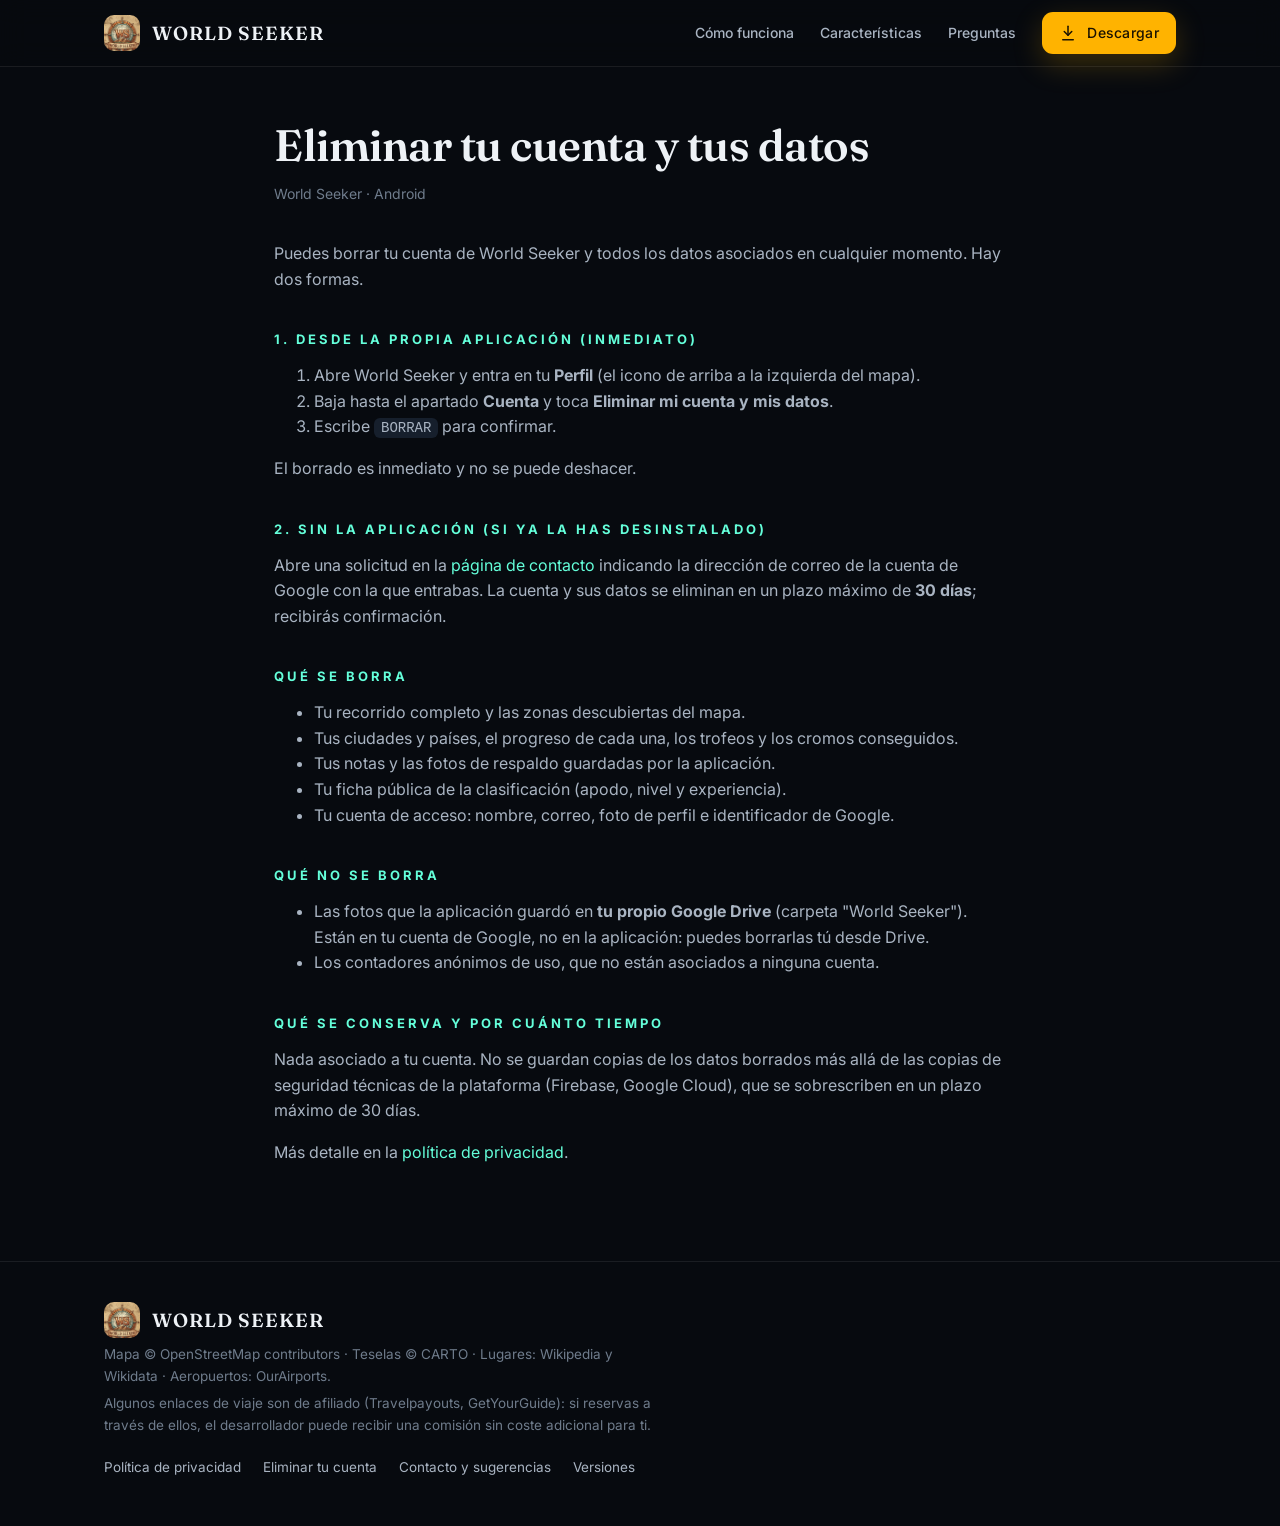
==== eliminar-cuenta.html @ a5e8cdcb "Página de presentación" ====
<!doctype html>
<html lang="es">
<head>
<meta charset="utf-8">
<meta name="viewport" content="width=device-width, initial-scale=1">
<title>Eliminar tu cuenta — World Seeker</title>
<meta name="description" content="Cómo borrar tu cuenta de World Seeker y todos tus datos, desde la app o sin ella.">
<meta name="theme-color" content="#070A0F">
<link rel="canonical" href="https://worldseeker.app/eliminar-cuenta.html">
<link rel="icon" href="logo.jpg">
<link rel="preconnect" href="https://fonts.googleapis.com">
<link rel="preconnect" href="https://fonts.gstatic.com" crossorigin>
<link href="https://fonts.googleapis.com/css2?family=Fraunces:ital,opsz,wght@0,9..144,500;0,9..144,600;1,9..144,500&family=Inter:wght@400;500;600;700;800&display=swap" rel="stylesheet">
<link rel="stylesheet" href="estilo.css">
<!-- Travelpayouts Drive: convierte en enlaces de afiliado los enlaces de
     viaje que haya en la página, y sirve para verificar el sitio. -->
<script nowprocket data-noptimize="1" data-cfasync="false" data-wpfc-render="false" seraph-accel-crit="1" data-no-defer="1" data-cmp-ab="2">
  (function () {
      var script = document.createElement("script");
      script.async = 1;
      script.setAttribute("data-cmp-ab","2");
      script.src = 'https://emrldtp.com/NTc4OTQ3.js?t=578947';
      document.head.appendChild(script);
  })();
</script>
</head>
<body>
<!-- Iconos vectoriales reutilizables -->
<svg width="0" height="0" style="position:absolute" aria-hidden="true">
  <defs>
    <symbol id="i-descarga" viewBox="0 0 24 24" fill="none" stroke="currentColor" stroke-width="2" stroke-linecap="round" stroke-linejoin="round"><path d="M12 3v12"/><path d="m7 10 5 5 5-5"/><path d="M5 21h14"/></symbol>
    <symbol id="i-flecha" viewBox="0 0 24 24" fill="none" stroke="currentColor" stroke-width="2" stroke-linecap="round" stroke-linejoin="round"><path d="M5 12h14"/><path d="m13 6 6 6-6 6"/></symbol>
    <symbol id="i-andar" viewBox="0 0 24 24" fill="none" stroke="currentColor" stroke-width="1.8" stroke-linecap="round" stroke-linejoin="round"><circle cx="13" cy="4" r="1.6"/><path d="M10 21l2-6-3-2 1-6 4 1 3 3"/><path d="m8 13-2 3"/><path d="m14 15 2 6"/></symbol>
    <symbol id="i-lugar" viewBox="0 0 24 24" fill="none" stroke="currentColor" stroke-width="1.8" stroke-linecap="round" stroke-linejoin="round"><path d="M12 21s-7-6.2-7-11a7 7 0 0 1 14 0c0 4.8-7 11-7 11Z"/><circle cx="12" cy="10" r="2.5"/></symbol>
    <symbol id="i-album" viewBox="0 0 24 24" fill="none" stroke="currentColor" stroke-width="1.8" stroke-linecap="round" stroke-linejoin="round"><rect x="3" y="4" width="18" height="16" rx="2"/><path d="M3 9h18"/><path d="M8 4v16"/></symbol>
    <symbol id="i-mundo" viewBox="0 0 24 24" fill="none" stroke="currentColor" stroke-width="1.8" stroke-linecap="round" stroke-linejoin="round"><circle cx="12" cy="12" r="9"/><path d="M3 12h18"/><path d="M12 3a14 14 0 0 1 0 18a14 14 0 0 1 0-18Z"/></symbol>
    <symbol id="i-mapa" viewBox="0 0 24 24" fill="none" stroke="currentColor" stroke-width="1.8" stroke-linecap="round" stroke-linejoin="round"><path d="m3 6 6-2 6 2 6-2v14l-6 2-6-2-6 2Z"/><path d="M9 4v14"/><path d="M15 6v14"/></symbol>
    <symbol id="i-museo" viewBox="0 0 24 24" fill="none" stroke="currentColor" stroke-width="1.8" stroke-linecap="round" stroke-linejoin="round"><path d="M3 10 12 4l9 6"/><path d="M5 10v8"/><path d="M9.5 10v8"/><path d="M14.5 10v8"/><path d="M19 10v8"/><path d="M3 20h18"/></symbol>
    <symbol id="i-audio" viewBox="0 0 24 24" fill="none" stroke="currentColor" stroke-width="1.8" stroke-linecap="round" stroke-linejoin="round"><path d="M4 13a8 8 0 0 1 16 0"/><rect x="3" y="13" width="4" height="6" rx="1.5"/><rect x="17" y="13" width="4" height="6" rx="1.5"/></symbol>
    <symbol id="i-vibra" viewBox="0 0 24 24" fill="none" stroke="currentColor" stroke-width="1.8" stroke-linecap="round" stroke-linejoin="round"><rect x="8" y="3" width="8" height="18" rx="2"/><path d="M4 9v6"/><path d="M20 9v6"/><path d="M1.5 11v2"/><path d="M22.5 11v2"/></symbol>
    <symbol id="i-camara" viewBox="0 0 24 24" fill="none" stroke="currentColor" stroke-width="1.8" stroke-linecap="round" stroke-linejoin="round"><path d="M4 8h3l2-3h6l2 3h3v11H4Z"/><circle cx="12" cy="13" r="3.5"/></symbol>
    <symbol id="i-avion" viewBox="0 0 24 24" fill="none" stroke="currentColor" stroke-width="1.8" stroke-linecap="round" stroke-linejoin="round"><path d="M10.5 13.5 4 11l1.5-1.5L13 11l5.5-5.5a1.5 1.5 0 0 1 2 2L15 13l1.5 7.5L15 22l-2.5-6.5-4 2.5V21l-1.5-1.5L6 17l-2.5-1.5L6 14Z"/></symbol>
    <symbol id="i-hotel" viewBox="0 0 24 24" fill="none" stroke="currentColor" stroke-width="1.8" stroke-linecap="round" stroke-linejoin="round"><path d="M3 20V8"/><path d="M3 16h18v4"/><path d="M8 12h11a2 2 0 0 1 2 2v2"/><circle cx="6.5" cy="11.5" r="1.5"/></symbol>
    <symbol id="i-ver" viewBox="0 0 24 24" fill="none" stroke="currentColor" stroke-width="1.8" stroke-linecap="round" stroke-linejoin="round"><path d="M2 12s3.5-6 10-6 10 6 10 6-3.5 6-10 6S2 12 2 12Z"/><circle cx="12" cy="12" r="3"/></symbol>
    <symbol id="i-check" viewBox="0 0 24 24" fill="none" stroke="currentColor" stroke-width="2" stroke-linecap="round" stroke-linejoin="round"><path d="m5 12 5 5L20 7"/></symbol>
    <symbol id="i-ticket" viewBox="0 0 24 24" fill="none" stroke="currentColor" stroke-width="1.8" stroke-linecap="round" stroke-linejoin="round"><path d="M3 9V6h18v3a2 2 0 0 0 0 4v3H3v-3a2 2 0 0 0 0-4Z"/><path d="M13 6v12"/></symbol>
  </defs>
</svg>

<header class="nav">
  <div class="contenedor">
    <a class="marca" href="index.html"><img src="logo.jpg" alt=""><span>WORLD SEEKER</span></a>
    <nav class="nav-enlaces" aria-label="Secciones">
      <a href="index.html#como-funciona">Cómo funciona</a>
      <a href="index.html#caracteristicas">Características</a>
      <a href="index.html#preguntas">Preguntas</a>
      <a class="boton boton-primario boton-pequeno enlace-descarga" href="https://github.com/Alexbaldallo/world_seeker_releases/releases/latest"><svg><use href="#i-descarga"/></svg>Descargar</a>
    </nav>
  </div>
</header>
<main class="documento">
<h1>Eliminar tu cuenta y tus datos</h1>
<p class="fecha">World Seeker · Android</p>
<p>Puedes borrar tu cuenta de World Seeker y todos los datos asociados en cualquier momento. Hay dos formas.</p>
<h2>1. Desde la propia aplicación (inmediato)</h2>
<ol>
<li>Abre World Seeker y entra en tu <strong>Perfil</strong> (el icono de arriba a la izquierda del mapa).</li>
<li>Baja hasta el apartado <strong>Cuenta</strong> y toca <strong>Eliminar mi cuenta y mis datos</strong>.</li>
<li>Escribe <code>BORRAR</code> para confirmar.</li>
</ol>
<p>El borrado es inmediato y no se puede deshacer.</p>
<h2>2. Sin la aplicación (si ya la has desinstalado)</h2>
<p>Abre una solicitud en la <a href="https://github.com/Alexbaldallo/world_seeker_releases/issues/new?title=Eliminar%20mi%20cuenta">página de contacto</a> indicando la dirección de correo de la cuenta de Google con la que entrabas. La cuenta y sus datos se eliminan en un plazo máximo de <strong>30 días</strong>; recibirás confirmación.</p>
<h2>Qué se borra</h2>
<ul>
<li>Tu recorrido completo y las zonas descubiertas del mapa.</li>
<li>Tus ciudades y países, el progreso de cada una, los trofeos y los cromos conseguidos.</li>
<li>Tus notas y las fotos de respaldo guardadas por la aplicación.</li>
<li>Tu ficha pública de la clasificación (apodo, nivel y experiencia).</li>
<li>Tu cuenta de acceso: nombre, correo, foto de perfil e identificador de Google.</li>
</ul>
<h2>Qué no se borra</h2>
<ul>
<li>Las fotos que la aplicación guardó en <strong>tu propio Google Drive</strong> (carpeta "World Seeker"). Están en tu cuenta de Google, no en la aplicación: puedes borrarlas tú desde Drive.</li>
<li>Los contadores anónimos de uso, que no están asociados a ninguna cuenta.</li>
</ul>
<h2>Qué se conserva y por cuánto tiempo</h2>
<p>Nada asociado a tu cuenta. No se guardan copias de los datos borrados más allá de las copias de seguridad técnicas de la plataforma (Firebase, Google Cloud), que se sobrescriben en un plazo máximo de 30 días.</p>
<p>Más detalle en la <a href="privacidad.html">política de privacidad</a>.</p>

</main>
<footer>
  <div class="contenedor">
    <div>
      <a class="marca" href="index.html"><img src="logo.jpg" alt=""><span>WORLD SEEKER</span></a>
      <p>Mapa © OpenStreetMap contributors · Teselas © CARTO · Lugares: Wikipedia y Wikidata · Aeropuertos: OurAirports.</p>
      <p>Algunos enlaces de viaje son de afiliado (Travelpayouts, GetYourGuide): si reservas a través de ellos, el desarrollador puede recibir una comisión sin coste adicional para ti.</p>
    </div>
    <nav aria-label="Enlaces legales">
      <a href="privacidad.html">Política de privacidad</a>
      <a href="eliminar-cuenta.html">Eliminar tu cuenta</a>
      <a href="https://github.com/Alexbaldallo/world_seeker_releases/issues">Contacto y sugerencias</a>
      <a href="https://github.com/Alexbaldallo/world_seeker_releases/releases">Versiones</a>
    </nav>
  </div>
</footer>
</body>
</html>
---- estilo.css ----
/* World Seeker — hoja de estilo de la web pública */
:root{
  --fondo:#070A0F;
  --fondo-2:#0B1017;
  --panel:#111823;
  --panel-2:#161F2C;
  --borde:rgba(255,255,255,.08);
  --borde-fuerte:rgba(255,255,255,.14);
  --texto:#EEF2F6;
  --texto-2:#A9B4C2;
  --texto-3:#6F7C8C;
  --turquesa:#64FFDA;
  --ambar:#FFB300;
  --oro:#FFD166;
  --pergamino:#E8D9B5;
  --radio:20px;
  --ancho:1120px;
  --fuente:"Inter",-apple-system,BlinkMacSystemFont,"Segoe UI",Roboto,Helvetica,Arial,sans-serif;
  --titulos:"Fraunces","Georgia",serif;
}
*{box-sizing:border-box}
html{scroll-behavior:smooth}
@media (prefers-reduced-motion:reduce){html{scroll-behavior:auto}}
body{margin:0;background:var(--fondo);color:var(--texto);font-family:var(--fuente);line-height:1.6;-webkit-font-smoothing:antialiased}
a{color:var(--turquesa);text-decoration:none}
a:hover{text-decoration:underline}
img{max-width:100%;display:block}
.contenedor{max-width:var(--ancho);margin:0 auto;padding:0 24px}
.solo-lectores{position:absolute;width:1px;height:1px;overflow:hidden;clip:rect(0 0 0 0)}

/* ---------- Navegación ---------- */
.nav{position:sticky;top:0;z-index:20;backdrop-filter:blur(14px);-webkit-backdrop-filter:blur(14px);
  background:rgba(7,10,15,.72);border-bottom:1px solid var(--borde)}
.nav .contenedor{display:flex;align-items:center;justify-content:space-between;height:66px;gap:16px}
.marca{display:flex;align-items:center;gap:12px;color:var(--texto);font-weight:700;letter-spacing:.5px}
.marca:hover{text-decoration:none}
.marca img{width:36px;height:36px;border-radius:10px;object-fit:cover}
.marca span{font-family:var(--titulos);font-size:19px;font-weight:600;letter-spacing:1px;white-space:nowrap}
.nav-enlaces{display:flex;gap:26px;align-items:center}
.nav-enlaces a{color:var(--texto-2);font-size:14px;font-weight:500}
.nav-enlaces a:hover{color:var(--texto);text-decoration:none}
@media (max-width:820px){.nav-enlaces a:not(.boton){display:none}}

/* ---------- Botones ---------- */
.boton{display:inline-flex;align-items:center;gap:10px;font-weight:700;font-size:14px;letter-spacing:.3px;
  padding:13px 22px;border-radius:14px;border:1px solid transparent;cursor:pointer;transition:transform .15s,box-shadow .15s,background .15s}
.boton:hover{text-decoration:none;transform:translateY(-1px)}
.boton-primario,.nav-enlaces a.boton-primario{background:var(--ambar);color:#1A1200;box-shadow:0 10px 30px rgba(255,179,0,.22)}
.nav-enlaces a.boton-primario:hover{color:#1A1200}
.boton-primario:hover{box-shadow:0 14px 36px rgba(255,179,0,.32)}
.boton-secundario{background:transparent;color:var(--texto);border-color:var(--borde-fuerte)}
.boton-secundario:hover{background:rgba(255,255,255,.04)}
.boton-pequeno{padding:9px 16px;font-size:13px;border-radius:11px}
.boton svg{width:18px;height:18px}

/* ---------- Portada ---------- */
.portada{position:relative;overflow:hidden;padding:84px 0 72px}
.portada::before{content:"";position:absolute;inset:0;
  background:
    radial-gradient(700px 420px at 80% 20%, rgba(255,179,0,.14), transparent 60%),
    radial-gradient(600px 380px at 10% 80%, rgba(100,255,218,.10), transparent 60%);
  pointer-events:none}
.rejilla{position:absolute;inset:0;opacity:.35;pointer-events:none;
  background-image:linear-gradient(rgba(255,255,255,.035) 1px,transparent 1px),linear-gradient(90deg,rgba(255,255,255,.035) 1px,transparent 1px);
  background-size:48px 48px;mask-image:radial-gradient(ellipse at center,#000 30%,transparent 75%);-webkit-mask-image:radial-gradient(ellipse at center,#000 30%,transparent 75%)}
.portada .contenedor{position:relative;display:grid;grid-template-columns:1.1fr .9fr;gap:56px;align-items:center}
.antetitulo{display:inline-flex;align-items:center;gap:8px;font-size:12px;font-weight:700;letter-spacing:2.5px;text-transform:uppercase;color:var(--turquesa);
  padding:7px 12px;border:1px solid rgba(100,255,218,.3);border-radius:999px;background:rgba(100,255,218,.06)}
.antetitulo i{width:6px;height:6px;border-radius:50%;background:var(--turquesa);box-shadow:0 0 12px var(--turquesa)}
h1{font-family:var(--titulos);font-weight:600;font-size:clamp(40px,5.6vw,68px);line-height:1.04;letter-spacing:-.5px;margin:22px 0 18px}
h1 em{font-style:italic;color:var(--pergamino)}
.entradilla{font-size:19px;color:var(--texto-2);max-width:560px;margin:0 0 30px}
.acciones{display:flex;gap:12px;flex-wrap:wrap;align-items:center}
.nota-version{margin-top:14px;font-size:13px;color:var(--texto-3)}
.nota-version strong{color:var(--texto-2);font-weight:600}
.emblema{position:relative;display:flex;justify-content:center}
.emblema img{width:min(340px,80%);border-radius:28px;box-shadow:0 30px 80px rgba(0,0,0,.6),0 0 0 1px var(--borde-fuerte);transform:rotate(-2deg)}
.emblema::after{content:"";position:absolute;inset:10% 15%;border-radius:50%;background:radial-gradient(closest-side,rgba(255,179,0,.28),transparent);filter:blur(30px);z-index:-1}
@media (max-width:900px){
  .portada{padding:56px 0 48px}
  .portada .contenedor{grid-template-columns:1fr;gap:36px}
  .emblema{order:-1}
  .emblema img{width:min(220px,60%);transform:none}
  .entradilla{font-size:17px}
}

/* ---------- Secciones ---------- */
section{padding:88px 0}
section.compacta{padding:56px 0}
.cabecera-seccion{max-width:640px;margin-bottom:44px}
.etiqueta{font-size:12px;font-weight:700;letter-spacing:3px;text-transform:uppercase;color:var(--turquesa);margin:0 0 12px}
h2{font-family:var(--titulos);font-weight:600;font-size:clamp(28px,3.6vw,40px);line-height:1.15;letter-spacing:-.3px;margin:0 0 14px}
.cabecera-seccion p{color:var(--texto-2);font-size:17px;margin:0}
.sombreada{background:linear-gradient(180deg,var(--fondo-2),var(--fondo));border-top:1px solid var(--borde);border-bottom:1px solid var(--borde)}

/* Pasos */
.pasos{display:grid;grid-template-columns:repeat(4,1fr);gap:18px;counter-reset:paso}
.paso{position:relative;background:var(--panel);border:1px solid var(--borde);border-radius:var(--radio);padding:26px 22px 22px}
.paso::before{counter-increment:paso;content:"0" counter(paso);font-family:var(--titulos);font-size:13px;letter-spacing:2px;color:var(--ambar);display:block;margin-bottom:14px}
.paso h3{margin:0 0 8px;font-size:17px}
.paso p{margin:0;color:var(--texto-2);font-size:15px}
.paso svg{position:absolute;right:20px;top:22px;width:26px;height:26px;color:var(--texto-3)}
@media (max-width:900px){.pasos{grid-template-columns:repeat(2,1fr)}}
@media (max-width:560px){.pasos{grid-template-columns:1fr}}

/* Ilustración del mapa */
.demo{display:grid;grid-template-columns:1fr 1fr;gap:48px;align-items:center}
.demo .texto h2{margin-top:0}
.demo .texto p{color:var(--texto-2);font-size:16px}
.demo ul{list-style:none;padding:0;margin:22px 0 0;display:grid;gap:12px}
.demo li{display:flex;gap:12px;align-items:flex-start;color:var(--texto-2);font-size:15px}
.demo li svg{flex:none;width:20px;height:20px;color:var(--turquesa);margin-top:2px}
.demo li strong{color:var(--texto)}
.movil{position:relative;margin:0 auto;width:min(300px,100%);aspect-ratio:9/18.5;border-radius:38px;background:#0A0D12;border:1px solid var(--borde-fuerte);
  box-shadow:0 40px 90px rgba(0,0,0,.6),inset 0 0 0 8px #0E1219;padding:14px;overflow:hidden}
.movil::before{content:"";position:absolute;top:16px;left:50%;transform:translateX(-50%);width:84px;height:22px;border-radius:12px;background:#05070A;z-index:3}
.pantalla{width:100%;height:100%;border-radius:26px;overflow:hidden;position:relative;background:#F4F1EA}
.pantalla svg{width:100%;height:100%;display:block}
@media (max-width:900px){.demo{grid-template-columns:1fr}.movil{width:min(260px,80%)}}

/* Características */
.tarjetas{display:grid;grid-template-columns:repeat(3,1fr);gap:18px}
.tarjeta{background:var(--panel);border:1px solid var(--borde);border-radius:var(--radio);padding:26px 24px;transition:border-color .2s,transform .2s}
.tarjeta:hover{border-color:rgba(100,255,218,.35);transform:translateY(-2px)}
.tarjeta .icono{width:44px;height:44px;border-radius:12px;display:grid;place-items:center;background:rgba(100,255,218,.08);border:1px solid rgba(100,255,218,.18);margin-bottom:18px}
.tarjeta .icono svg{width:22px;height:22px;color:var(--turquesa)}
.tarjeta.ambar .icono{background:rgba(255,179,0,.09);border-color:rgba(255,179,0,.22)}
.tarjeta.ambar .icono svg{color:var(--ambar)}
.tarjeta h3{margin:0 0 8px;font-size:17px}
.tarjeta p{margin:0;color:var(--texto-2);font-size:15px}
@media (max-width:900px){.tarjetas{grid-template-columns:repeat(2,1fr)}}
@media (max-width:560px){.tarjetas{grid-template-columns:1fr}}

/* Ficha de país (réplica de la app) */
.planear{display:grid;grid-template-columns:.9fr 1.1fr;gap:48px;align-items:center}
.ficha-pais{background:#14110A;border:1px solid rgba(255,179,0,.5);border-radius:22px;padding:18px 18px 16px;box-shadow:0 0 40px rgba(255,179,0,.18);max-width:420px;font-size:14px}
.ficha-pais .fila{display:flex;align-items:center;gap:10px}
.ficha-pais .bandera{font-size:24px}
.ficha-pais .nombre{font-weight:800;letter-spacing:1px;flex:1}
.ficha-pais .estado{color:var(--ambar);font-size:10px;font-weight:800;letter-spacing:1.5px}
.ficha-pais .ruta{color:var(--texto-2);font-size:13px;margin:8px 0 12px}
.chips{display:flex;gap:6px;flex-wrap:wrap;margin-bottom:14px}
.chip{padding:4px 11px;border-radius:999px;border:1px solid var(--borde-fuerte);color:var(--texto-2);font-size:12px;font-weight:700}
.chip.activo{background:var(--ambar);border-color:var(--ambar);color:#000}
.accesos{display:grid;grid-template-columns:repeat(3,1fr);gap:8px}
.acceso{display:flex;align-items:center;justify-content:center;gap:6px;height:36px;border-radius:11px;border:1px solid rgba(255,179,0,.55);background:rgba(255,179,0,.08);color:var(--ambar);font-size:11px;font-weight:800;letter-spacing:.6px}
.acceso svg{width:14px;height:14px}
.ficha-pais .letra{color:var(--texto-3);font-size:10.5px;margin:10px 0 0}
@media (max-width:900px){.planear{grid-template-columns:1fr}.ficha-pais{margin:0 auto}}

/* Transparencia y FAQ */
.aviso{background:linear-gradient(180deg,rgba(255,179,0,.08),rgba(255,179,0,.03));border:1px solid rgba(255,179,0,.35);border-radius:var(--radio);padding:26px 28px;color:#E5D7B4;font-size:15px}
.aviso strong{color:var(--oro)}
.faq{display:grid;gap:12px;max-width:820px}
.faq details{background:var(--panel);border:1px solid var(--borde);border-radius:16px;padding:0 22px}
.faq summary{cursor:pointer;list-style:none;padding:18px 0;font-weight:600;font-size:16px;display:flex;justify-content:space-between;align-items:center;gap:16px}
.faq summary::-webkit-details-marker{display:none}
.faq summary::after{content:"+";font-size:22px;color:var(--turquesa);transition:transform .2s}
.faq details[open] summary::after{transform:rotate(45deg)}
.faq p{margin:0 0 18px;color:var(--texto-2);font-size:15px}

/* Descarga */
.descarga{background:var(--panel);border:1px solid var(--borde);border-radius:28px;padding:48px;display:grid;grid-template-columns:1.1fr .9fr;gap:40px;align-items:center;position:relative;overflow:hidden}
.descarga::before{content:"";position:absolute;inset:auto -80px -120px auto;width:360px;height:360px;border-radius:50%;background:radial-gradient(closest-side,rgba(255,179,0,.22),transparent);pointer-events:none}
.descarga h2{margin-top:0}
.descarga p{color:var(--texto-2);font-size:16px}
.descarga ol{margin:0;padding-left:20px;color:var(--texto-2);font-size:15px;display:grid;gap:10px}
.descarga ol strong{color:var(--texto)}
.descarga .cta{display:flex;flex-direction:column;align-items:flex-start;gap:12px}
.descarga .cta small{color:var(--texto-3);font-size:12.5px}
@media (max-width:900px){.descarga{grid-template-columns:1fr;padding:32px 24px}}

/* Pie */
footer{border-top:1px solid var(--borde);padding:40px 0 48px;color:var(--texto-3);font-size:13.5px}
footer .contenedor{display:flex;flex-wrap:wrap;gap:20px 40px;justify-content:space-between;align-items:flex-start}
footer nav{display:flex;flex-wrap:wrap;gap:8px 22px}
footer nav a{color:var(--texto-2)}
footer p{margin:6px 0 0;max-width:560px}

/* Página de texto (privacidad) */
.documento{max-width:780px;margin:0 auto;padding:56px 24px 80px}
.documento h1{font-size:clamp(30px,4vw,44px);margin:0 0 6px}
.documento .fecha{color:var(--texto-3);font-size:14px;margin-bottom:36px}
.documento h2{font-size:13px;letter-spacing:3px;text-transform:uppercase;color:var(--turquesa);margin:40px 0 12px;font-family:var(--fuente);font-weight:700}
.documento h3{font-size:17px;margin:22px 0 6px}
.documento p,.documento li{color:var(--texto-2);font-size:16px}
.documento code{background:var(--panel-2);padding:2px 7px;border-radius:6px;font-size:14px}

/* Aparición suave al hacer scroll */
.aparece{opacity:0;transform:translateY(14px);transition:opacity .6s ease,transform .6s ease}
.aparece.visible{opacity:1;transform:none}
@media (prefers-reduced-motion:reduce){.aparece{opacity:1;transform:none;transition:none}}
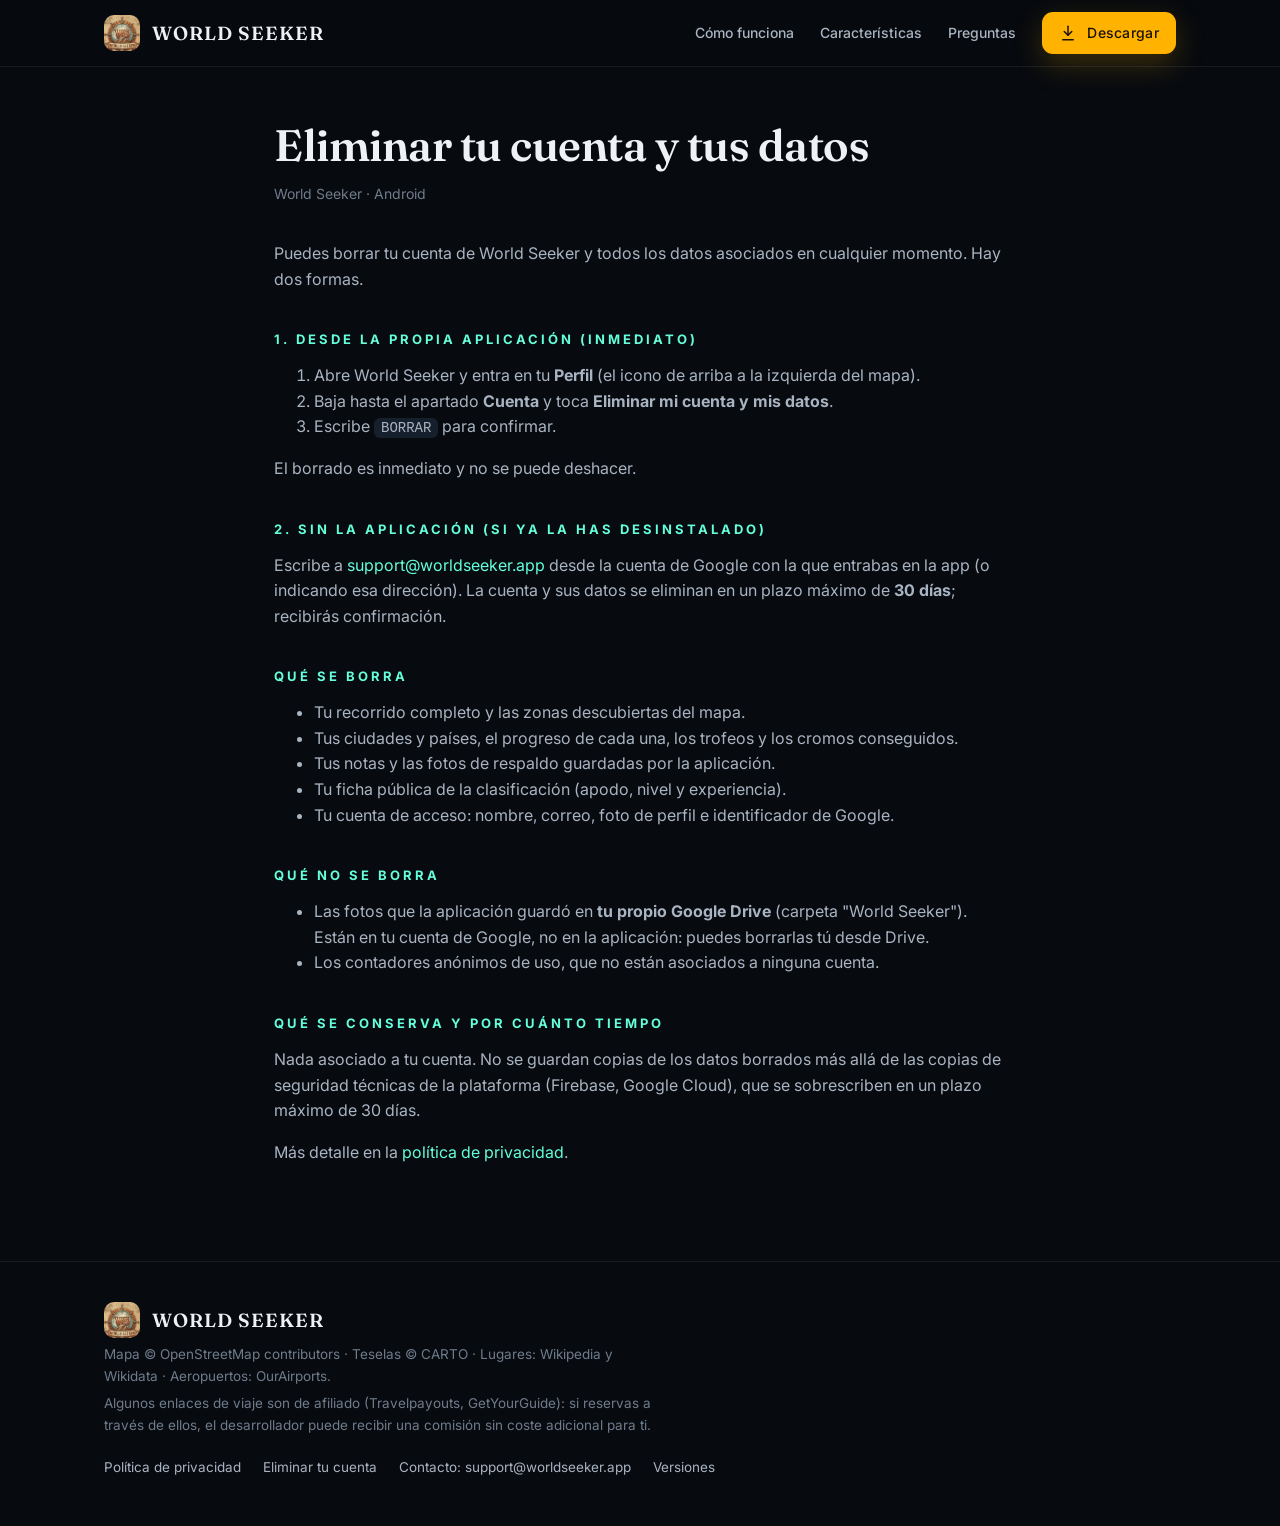
==== commit 27e68a54: "Página de presentación" ====
--- a/eliminar-cuenta.html
+++ b/eliminar-cuenta.html
@@ -70,7 +70,7 @@
 </ol>
 <p>El borrado es inmediato y no se puede deshacer.</p>
 <h2>2. Sin la aplicación (si ya la has desinstalado)</h2>
-<p>Abre una solicitud en la <a href="https://github.com/Alexbaldallo/world_seeker_releases/issues/new?title=Eliminar%20mi%20cuenta">página de contacto</a> indicando la dirección de correo de la cuenta de Google con la que entrabas. La cuenta y sus datos se eliminan en un plazo máximo de <strong>30 días</strong>; recibirás confirmación.</p>
+<p>Escribe a <a href="mailto:support@worldseeker.app?subject=Eliminar%20mi%20cuenta">support@worldseeker.app</a> desde la cuenta de Google con la que entrabas en la app (o indicando esa dirección). La cuenta y sus datos se eliminan en un plazo máximo de <strong>30 días</strong>; recibirás confirmación.</p>
 <h2>Qué se borra</h2>
 <ul>
 <li>Tu recorrido completo y las zonas descubiertas del mapa.</li>
@@ -99,7 +99,7 @@
     <nav aria-label="Enlaces legales">
       <a href="privacidad.html">Política de privacidad</a>
       <a href="eliminar-cuenta.html">Eliminar tu cuenta</a>
-      <a href="https://github.com/Alexbaldallo/world_seeker_releases/issues">Contacto y sugerencias</a>
+      <a href="mailto:support@worldseeker.app">Contacto: support@worldseeker.app</a>
       <a href="https://github.com/Alexbaldallo/world_seeker_releases/releases">Versiones</a>
     </nav>
   </div>
